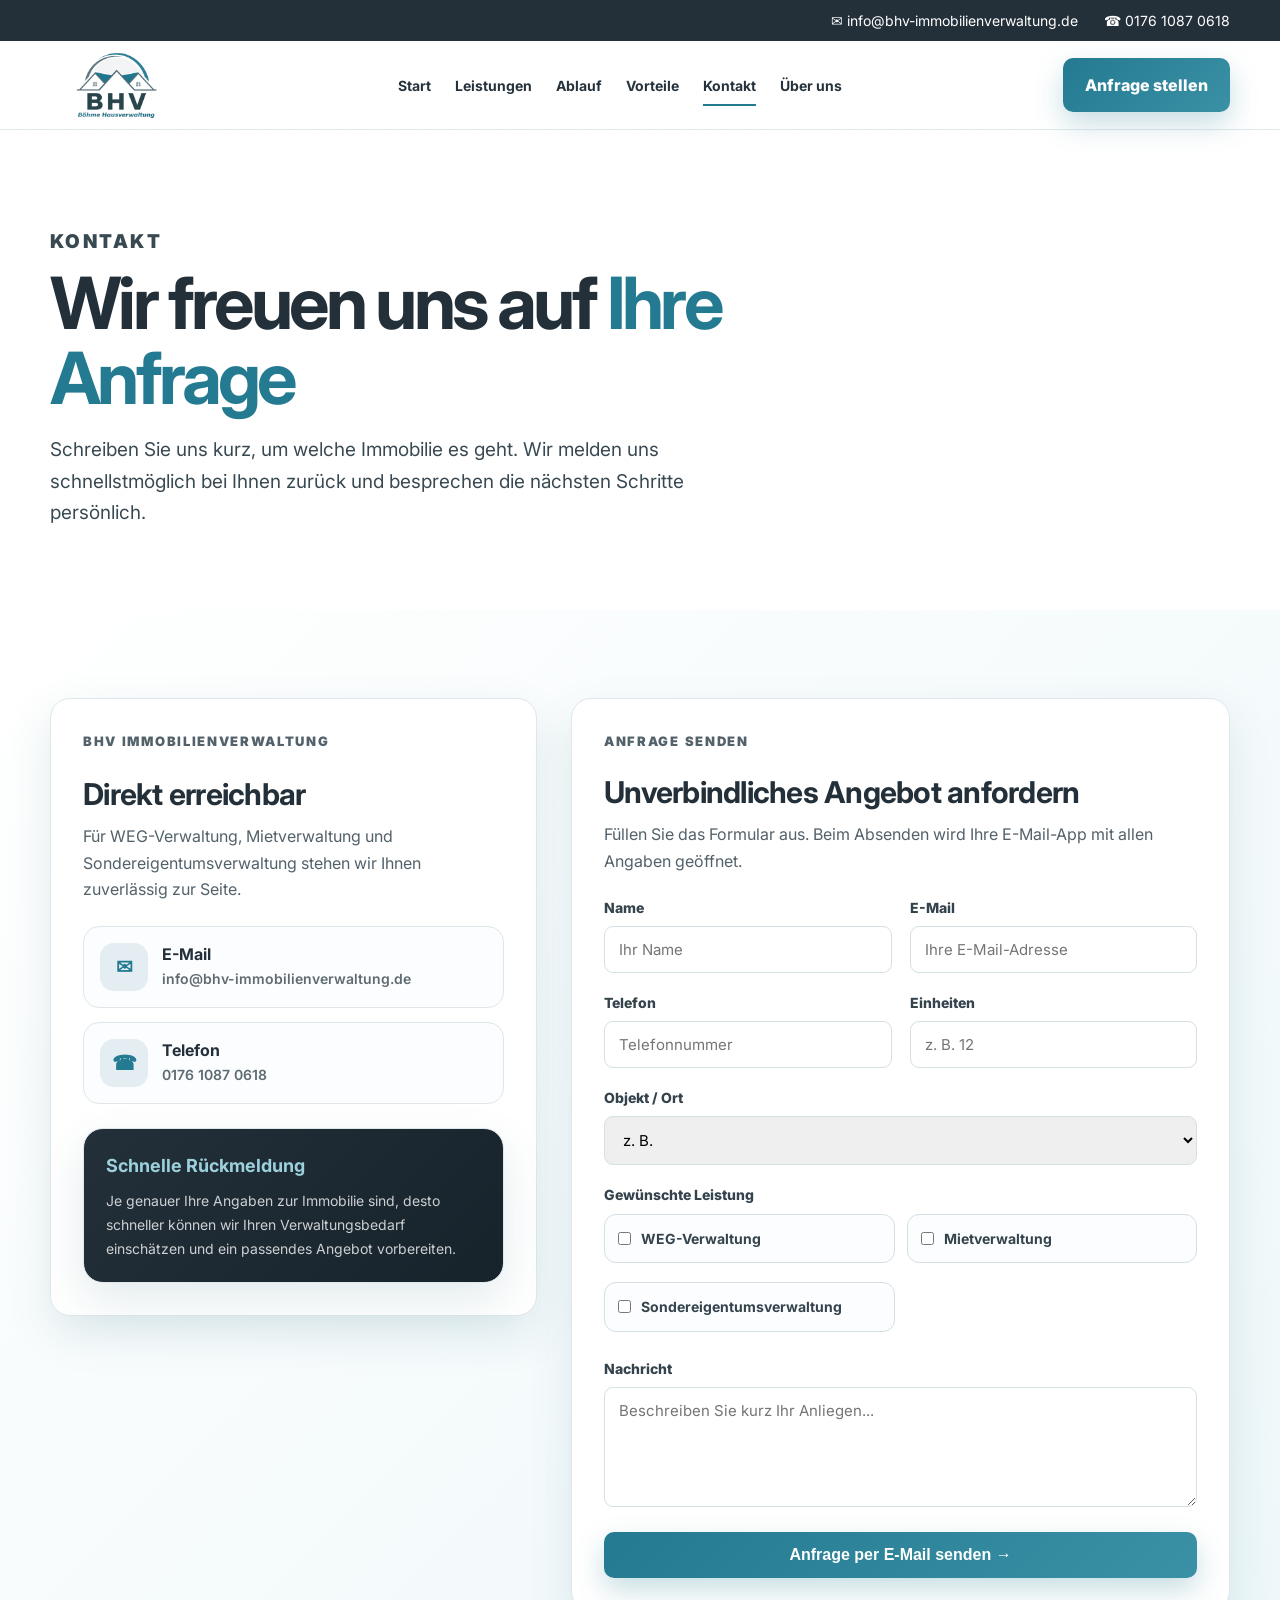
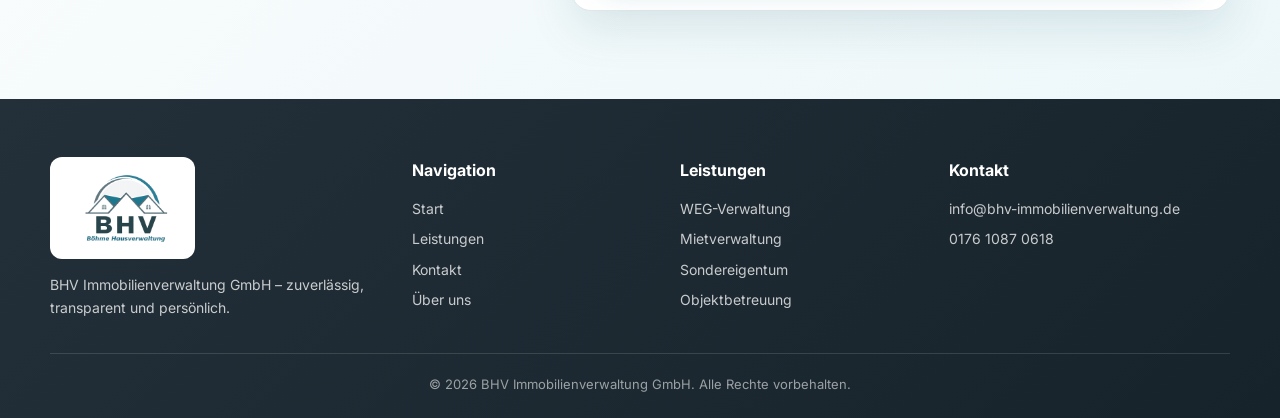
==== kontakt.html @ 95652661 "Add files via upload" ====
<!DOCTYPE html>
<html lang="de">
<head>
  <meta charset="UTF-8" />
  <meta name="viewport" content="width=device-width, initial-scale=1.0" />
  <title>BHV Immobilienverwaltung GmbH</title>
  <meta
    name="description"
    content="BHV Immobilienverwaltung GmbH – professionelle WEG-Verwaltung, Mietverwaltung und Sondereigentumsverwaltung."
  />

  <link rel="preconnect" href="https://fonts.googleapis.com" />
  <link rel="preconnect" href="https://fonts.gstatic.com" crossorigin />
  <link
    href="https://fonts.googleapis.com/css2?family=Great+Vibes&family=Inter:wght@400;500;600;700;800;900&display=swap"
    rel="stylesheet"
  />

  <style>
    :root {
      --blue: #247b91;
      --blue-dark: #1d6476;
      --dark: #243039;
      --text: #26333d;
      --muted: #6f7c84;
      --light: #f5f8f9;
      --white: #ffffff;
      --border: #dfe7ea;
      --shadow: 0 18px 45px rgba(29, 100, 118, 0.12);
      --radius: 20px;
    }

    * {
      box-sizing: border-box;
      margin: 0;
      padding: 0;
    }

    html {
      scroll-behavior: smooth;
    }

    body {
      font-family: Inter, Arial, sans-serif;
      color: var(--text);
      background: var(--white);
      line-height: 1.65;
    }


    @keyframes pageFadeIn {
      from {
        opacity: 0.94;
        transform: translateY(4px);
      }
      to {
        opacity: 1;
        transform: translateY(0);
      }
    }

    body {
      animation: pageFadeIn 0.28s ease-out both;
    }

    .smooth-reveal {
      opacity: 0.96;
      transform: translateY(8px);
      transition: opacity 0.28s ease-out, transform 0.28s ease-out;
      will-change: opacity, transform;
    }

    .smooth-reveal.is-visible {
      opacity: 1;
      transform: translateY(0);
    }

    @media (prefers-reduced-motion: reduce) {
      *,
      *::before,
      *::after {
        animation-duration: 0.01ms !important;
        animation-iteration-count: 1 !important;
        scroll-behavior: auto !important;
        transition-duration: 0.01ms !important;
      }

      .smooth-reveal,
      .reveal-step {
        opacity: 1 !important;
        transform: none !important;
      }
    }

    a {
      color: inherit;
      text-decoration: none;
    }

    img {
      display: block;
      max-width: 100%;
    }

    .container {
      width: min(1180px, calc(100% - 36px));
      margin: auto;
    }

    .topbar {
      background: var(--dark);
      color: var(--white);
      font-size: 14px;
      padding: 9px 0;
    }

    .topbar .container {
      display: flex;
      justify-content: flex-end;
      gap: 26px;
      flex-wrap: wrap;
    }

    .topbar span {
      display: inline-flex;
      align-items: center;
      gap: 8px;
    }

    header {
      position: sticky;
      top: 0;
      z-index: 99;
      background: rgba(255, 255, 255, 0.95);
      backdrop-filter: blur(14px);
      border-bottom: 1px solid rgba(223, 231, 234, 0.9);
    }

    .navbar {
      height: 88px;
      display: flex;
      align-items: center;
      justify-content: space-between;
      gap: 24px;
    }

    .brand {
      display: flex;
      align-items: center;
      gap: 14px;
    }

    .brand img {
      width: 126px;
      height: auto;
    }

    .brand-text strong {
      display: block;
      color: var(--dark);
      font-size: 20px;
      line-height: 1;
      letter-spacing: 0.04em;
    }

    .brand-text small {
      display: block;
      margin-top: 5px;
      color: var(--blue);
      font-size: 12px;
      font-weight: 800;
      letter-spacing: 0.08em;
    }

    nav {
      display: flex;
      align-items: center;
      gap: 24px;
      font-size: 14px;
      font-weight: 700;
    }

    nav a {
      position: relative;
      padding: 31px 0;
    }

    nav a::after {
      content: "";
      position: absolute;
      left: 0;
      bottom: 22px;
      width: 0;
      height: 2px;
      background: var(--blue);
      transition: 0.25s;
    }

    nav a:hover::after,
    nav a.active::after {
      width: 100%;
    }

    .menu-btn {
      display: none;
      border: 0;
      background: transparent;
      color: var(--dark);
      font-size: 30px;
      cursor: pointer;
    }

    .btn {
      display: inline-flex;
      align-items: center;
      justify-content: center;
      border: 0;
      border-radius: 10px;
      padding: 14px 22px;
      font-weight: 800;
      cursor: pointer;
      transition: 0.25s;
    }

    .btn-primary {
      background: linear-gradient(135deg, var(--blue), #3a91a6);
      color: var(--white);
      box-shadow: 0 12px 28px rgba(36, 123, 145, 0.25);
    }

    .btn-primary:hover {
      transform: translateY(-2px);
    }

    .btn-outline {
      border: 1px solid var(--blue);
      background: var(--white);
      color: var(--blue);
    }

    .btn-outline:hover {
      background: var(--blue);
      color: var(--white);
    }

    .hero {
      position: relative;
      min-height: 680px;
      display: flex;
      align-items: center;
      overflow: hidden;
      background:
        linear-gradient(
          90deg,
          rgba(255, 255, 255, 0.98) 0%,
          rgba(255, 255, 255, 0.9) 42%,
          rgba(255, 255, 255, 0.35) 68%,
          rgba(255, 255, 255, 0.1) 100%
        ),
        url("https://images.unsplash.com/photo-1600585154340-be6161a56a0c?auto=format&fit=crop&w=1800&q=80")
          center right / cover no-repeat;
    }

    .hero::after {
      content: "";
      position: absolute;
      right: 0;
      bottom: 0;
      left: 0;
      height: 130px;
      background: linear-gradient(0deg, #ffffff, transparent);
    }

    .hero-content {
      position: relative;
      z-index: 1;
      width: min(650px, 100%);
      padding: 88px 0;
    }

    .hero h1 {
      margin-bottom: 22px;
      color: var(--dark);
      font-size: clamp(40px, 6vw, 74px);
      line-height: 1.05;
      letter-spacing: -0.05em;
    }

    .hero h1 span {
      display: block;
      color: var(--blue);
    }

    .hero p {
      max-width: 560px;
      margin-bottom: 30px;
      color: #394952;
      font-size: 19px;
    }

    .hero-actions {
      display: flex;
      gap: 16px;
      flex-wrap: wrap;
    }

    section {
      padding: 88px 0;
    }

    .section-head {
      margin-bottom: 44px;
      text-align: center;
    }

    .eyebrow {
      margin-bottom: 9px;
      color: var(--blue);
      font-size: 13px;
      font-weight: 900;
      letter-spacing: 0.13em;
      text-transform: uppercase;
    }

    .section-head h2 {
      color: var(--dark);
      font-size: clamp(30px, 4vw, 46px);
      line-height: 1.15;
      letter-spacing: -0.035em;
    }

    .line {
      width: 48px;
      height: 3px;
      margin: 18px auto 0;
      border-radius: 10px;
      background: var(--blue);
    }

    .services {
      background: var(--light);
    }

    .cards {
      display: grid;
      grid-template-columns: repeat(3, 1fr);
      gap: 26px;
    }

    .card {
      padding: 34px;
      border: 1px solid var(--border);
      border-radius: var(--radius);
      background: var(--white);
      box-shadow: var(--shadow);
      transition: 0.25s;
    }

    .card:hover {
      transform: translateY(-8px);
    }

    .service-thumb {
      width: 100%;
      height: 210px;
      object-fit: cover;
      object-position: center;
      margin-bottom: 22px;
      border: 1px solid var(--border);
      border-radius: 16px;
      background: var(--light);
    }

    .card h3 {
      margin-bottom: 10px;
      color: var(--dark);
      font-size: 22px;
    }

    .card p {
      margin-bottom: 18px;
      color: #53616a;
    }

    .more {
      color: var(--blue);
      font-weight: 900;
    }

    .process-grid {
      display: grid;
      grid-template-columns: repeat(4, 1fr);
      gap: 20px;
    }

    .step {
      padding: 28px;
      border: 1px solid var(--border);
      border-radius: var(--radius);
      background: var(--white);
    }

    .step-icon {
      width: 62px;
      height: 62px;
      object-fit: contain;
      display: block;
      margin-bottom: 16px;
    }

    .step h3 {
      margin-bottom: 8px;
      color: var(--dark);
    }


    .reveal-step {
      opacity: 0;
      transform: translateY(10px);
      transition: opacity 0.45s ease-out, transform 0.45s ease-out;
    }

    .reveal-step.is-visible {
      opacity: 1;
      transform: translateY(0);
    }

    .reveal-step:nth-child(2) {
      transition-delay: 0.08s;
    }

    .reveal-step:nth-child(3) {
      transition-delay: 0.16s;
    }

    .reveal-step:nth-child(4) {
      transition-delay: 0.24s;
    }

    .benefits {
      background: var(--light);
    }

    .benefit-grid {
      display: grid;
      grid-template-columns: repeat(4, minmax(0, 1fr));
      gap: 0;
      overflow: hidden;
      border: 1px solid var(--border);
      border-radius: 28px;
      background: var(--white);
      box-shadow: var(--shadow);
    }

    .benefit {
      display: grid;
      grid-template-columns: 78px 1fr;
      gap: 22px;
      align-items: start;
      min-height: 220px;
      padding: 34px 30px;
      background: var(--white);
      text-align: left;
      border-right: 1px solid var(--border);
    }

    .benefit:last-child {
      border-right: 0;
    }

    .benefit-thumb {
      width: 58px;
      height: 58px;
      object-fit: contain;
      object-position: center;
      margin: 2px 0 0;
      padding: 0;
      border-radius: 0;
      background: transparent;
    }

    .benefit-text {
      flex: 1;
      min-width: 0;
    }

    .benefit h3 {
      margin-bottom: 10px;
      color: var(--dark);
      font-size: 20px;
      line-height: 1.25;
      word-break: normal;
      overflow-wrap: normal;
      hyphens: none;
    }



    .benefit h3.small-title {
      font-size: 17px;
      letter-spacing: -0.02em;
    }

    .benefit p {
      color: #5f6b72;
      font-size: 15px;
      line-height: 1.75;
      word-break: normal;
      overflow-wrap: normal;
      hyphens: none;
    }


    .trust-strip {
      background: var(--dark);
      padding: 0;
    }

    .trust-strip-box {
      display: grid;
      grid-template-columns: repeat(3, 1fr);
      border-radius: 0;
      overflow: hidden;
      background: linear-gradient(135deg, var(--dark), #17232b);
      color: var(--white);
      box-shadow: var(--shadow);
    }

    .trust-item {
      display: grid;
      grid-template-columns: 78px 1fr;
      gap: 24px;
      align-items: center;
      min-height: 150px;
      padding: 34px 44px;
      border-right: 1px solid rgba(255, 255, 255, 0.16);
    }

    .trust-item:last-child {
      border-right: 0;
    }

    .trust-icon {
      width: 60px;
      height: 60px;
      object-fit: contain;
    }

    .trust-number {
      display: block;
      color: #9bd0dc;
      font-size: 42px;
      line-height: 1;
      font-weight: 900;
      letter-spacing: -0.04em;
      margin-bottom: 8px;
    }



    .count-up {
      font-variant-numeric: tabular-nums;
    }

    .trust-title {
      display: block;
      color: var(--white);
      font-size: 15px;
      font-weight: 900;
      letter-spacing: 0.08em;
      text-transform: uppercase;
      margin-bottom: 6px;
    }

    .trust-item p {
      color: rgba(255, 255, 255, 0.78);
      font-size: 15px;
      line-height: 1.55;
    }

    .request {
      background: linear-gradient(135deg, #ffffff 0%, #edf7f9 100%);
    }

    .request-grid {
      display: grid;
      grid-template-columns: 0.9fr 1.3fr;
      gap: 48px;
      align-items: start;
    }

    .request-text h2 {
      margin-bottom: 18px;
      color: var(--dark);
      font-size: clamp(31px, 4vw, 46px);
      line-height: 1.12;
    }

    .contact-list {
      display: grid;
      gap: 14px;
      margin-top: 24px;
    }

    .contact-list div {
      display: flex;
      gap: 12px;
    }

    form {
      padding: 30px;
      border: 1px solid var(--border);
      border-radius: var(--radius);
      background: var(--white);
      box-shadow: var(--shadow);
    }

    .form-grid {
      display: grid;
      grid-template-columns: 1fr 1fr;
      gap: 18px;
    }

    label {
      display: block;
      margin-bottom: 7px;
      color: #34434c;
      font-size: 14px;
      font-weight: 800;
    }

    input,
    textarea,
    select {
      width: 100%;
      border: 1px solid #d4e0e4;
      border-radius: 9px;
      padding: 13px 14px;
      font-family: inherit;
      font-size: 15px;
      outline: none;
    }

    input:focus,
    textarea:focus,
    select:focus {
      border-color: var(--blue);
      box-shadow: 0 0 0 4px rgba(36, 123, 145, 0.12);
    }

    textarea {
      min-height: 120px;
      resize: vertical;
    }

    .full {
      grid-column: 1 / -1;
    }

    form .btn {
      width: 100%;
      margin-top: 18px;
      font-size: 16px;
    }

    .about-panel {
      display: grid;
      grid-template-columns: 1.7fr 0.75fr;
      max-width: 1060px;
      margin: 0 auto;
      overflow: hidden;
      border: 1px solid var(--border);
      border-radius: 18px;
      background: var(--white);
      box-shadow: var(--shadow);
    }

    .about-image-side {
      min-height: 340px;
      display: flex;
      align-items: center;
      position: relative;
      padding: 40px 46px;
      background:
        linear-gradient(90deg, rgba(255,255,255,0.92), rgba(255,255,255,0.62)),
        url('https://images.unsplash.com/photo-1560518883-ce09059eeffa?auto=format&fit=crop&w=1500&q=80') center / cover no-repeat;
    }

    .about-image-side::after {
      content: "";
      position: absolute;
      inset: 0;
      background: rgba(36, 123, 145, 0.04);
      pointer-events: none;
    }

    .about-content {
      max-width: 620px;
      position: relative;
      z-index: 1;
    }

    .about-content h2 {
      margin-bottom: 14px;
      color: var(--dark);
      font-size: clamp(26px, 3vw, 36px);
      line-height: 1.12;
      letter-spacing: -0.025em;
      text-transform: uppercase;
    }

    .about-content p {
      max-width: 520px;
      margin-bottom: 10px;
      color: #34434c;
      font-size: 15px;
      line-height: 1.75;
    }

    .about-signature {
      display: inline-block;
      margin-top: 14px;
      color: var(--blue);
      font-family: "Great Vibes", cursive;
      font-size: 48px;
      font-weight: 400;
      line-height: 1;
      letter-spacing: 0.02em;
      text-transform: none;
    }

    .about-contact {
      display: flex;
      flex-direction: column;
      justify-content: center;
      padding: 38px 34px;
      border-left: 1px solid var(--border);
      background: #fbfdfe;
    }

    .about-contact h3 {
      margin-bottom: 18px;
      color: var(--dark);
      font-size: 26px;
      line-height: 1.1;
      letter-spacing: 0.06em;
      text-transform: uppercase;
    }

    .about-contact-list {
      display: grid;
      gap: 12px;
      margin-bottom: 22px;
      color: #34434c;
      font-size: 15px;
      font-weight: 600;
    }

    .about-contact-list a,
    .about-contact-list span {
      display: flex;
      align-items: center;
      gap: 12px;
    }

    .about-contact-list b {
      width: 22px;
      color: var(--blue);
      font-size: 18px;
      line-height: 1;
    }

    footer {
      padding: 58px 0 22px;
      background: linear-gradient(135deg, var(--dark), #17232b);
      color: var(--white);
    }

    .footer-grid {
      display: grid;
      grid-template-columns: 1.4fr 1fr 1fr 1.2fr;
      gap: 34px;
      margin-bottom: 34px;
    }

    footer img {
      width: 145px;
      margin-bottom: 14px;
      padding: 8px;
      border-radius: 12px;
      background: var(--white);
    }

    footer h4 {
      margin-bottom: 14px;
    }

    footer p,
    footer a,
    footer li {
      color: rgba(255, 255, 255, 0.76);
      font-size: 14px;
    }

    footer ul {
      display: grid;
      gap: 7px;
      list-style: none;
    }

    .copyright {
      padding-top: 20px;
      border-top: 1px solid rgba(255, 255, 255, 0.13);
      color: rgba(255, 255, 255, 0.56);
      font-size: 13px;
      text-align: center;
    }

    @media (max-width: 980px) {
      .topbar .container {
        justify-content: center;
      }

      .menu-btn {
        display: block;
      }

      nav {
        position: absolute;
        top: 90px;
        left: 18px;
        right: 18px;
        display: none;
        flex-direction: column;
        align-items: stretch;
        gap: 0;
        padding: 12px;
        border: 1px solid var(--border);
        border-radius: 16px;
        background: var(--white);
        box-shadow: var(--shadow);
      }

      nav.open {
        display: flex;
      }

      nav a {
        padding: 12px;
      }

      .navbar > .btn {
        display: none;
      }

      .cards,
      .process-grid,
      .trust-strip-box {
        grid-template-columns: 1fr;
      }

      .trust-item {
        border-right: 0;
        border-bottom: 1px solid rgba(255, 255, 255, 0.16);
      }

      .trust-item:last-child {
        border-bottom: 0;
      }

      .benefit-grid {
        grid-template-columns: 1fr 1fr;
      }

      .benefit:nth-child(2) {
        border-right: 0;
      }

      .benefit:nth-child(1),
      .benefit:nth-child(2) {
        border-bottom: 1px solid var(--border);
      }

      .request-grid,
      .footer-grid {
        grid-template-columns: 1fr;
      }

      .hero {
        background-position: center;
      }

      .about-panel {
        grid-template-columns: 1fr;
      }

      .about-contact {
        border-left: 0;
        border-top: 1px solid var(--border);
      }

      .brand img {
        width: 100px;
      }
    }

    @media (max-width: 620px) {
      .topbar {
        display: none;
      }

      .navbar {
        height: 76px;
      }

      .brand-text {
        display: none;
      }

      .container {
        width: min(100% - 26px, 1180px);
      }

      .hero {
        min-height: auto;
      }

      .hero-content {
        padding: 62px 0;
      }

      .hero-actions .btn {
        width: 100%;
      }

      .cards,
      .process-grid,
      .form-grid {
        grid-template-columns: 1fr;
      }

      .benefit-grid {
        grid-template-columns: 1fr;
      }

      .benefit {
        min-height: auto;
        padding: 26px 22px;
        border-right: 0;
        border-bottom: 1px solid var(--border);
      }

      .benefit:last-child {
        border-bottom: 0;
      }

      .benefit:nth-child(2) {
        border-right: 0;
      }

      .benefit:nth-child(1),
      .benefit:nth-child(2) {
        border-bottom: 1px solid var(--border);
      }

      section {
        padding: 64px 0;
      }

      .about-image-side {
        min-height: auto;
        padding: 42px 24px;
      }

      .about-contact {
        padding: 34px 24px;
      }

      .about-contact .btn {
        width: 100%;
      }

      form {
        padding: 22px;
      }

      .trust-item {
        grid-template-columns: 58px 1fr;
        gap: 18px;
        padding: 28px 22px;
      }

      .trust-icon {
        width: 48px;
        height: 48px;
      }

      .trust-number {
        font-size: 34px;
      }
    }
  

    .contact-hero {
      position: relative;
      overflow: hidden;
      padding: 96px 0 82px;
      background:
        linear-gradient(90deg, rgba(255,255,255,0.97), rgba(255,255,255,0.86), rgba(255,255,255,0.58)),
        url("https://images.unsplash.com/photo-1497366754035-f200968a6e72?auto=format&fit=crop&w=1800&q=80") center / cover no-repeat;
    }

    .contact-hero-content {
      width: min(720px, 100%);
    }

    .contact-hero h1 {
      margin-bottom: 18px;
      color: var(--dark);
      font-size: clamp(42px, 6vw, 72px);
      line-height: 1.04;
      letter-spacing: -0.05em;
    }

    .contact-hero h1 span {
      color: var(--blue);
    }

    .contact-hero p {
      max-width: 650px;
      color: #394952;
      font-size: 19px;
    }

    .contact-main {
      background: linear-gradient(135deg, #ffffff 0%, #edf7f9 100%);
    }

    .contact-layout {
      display: grid;
      grid-template-columns: 0.85fr 1.15fr;
      gap: 34px;
      align-items: start;
    }

    .contact-info-panel,
    .contact-form-panel,
    .contact-note {
      border: 1px solid var(--border);
      border-radius: var(--radius);
      background: var(--white);
      box-shadow: var(--shadow);
    }

    .contact-info-panel {
      padding: 32px;
    }

    .contact-info-panel h2,
    .contact-form-panel h2 {
      margin-bottom: 12px;
      color: var(--dark);
      font-size: 30px;
      line-height: 1.15;
      letter-spacing: -0.025em;
    }

    .contact-info-panel > p {
      margin-bottom: 24px;
      color: #53616a;
    }

    .contact-methods {
      display: grid;
      gap: 14px;
      margin-bottom: 24px;
    }

    .contact-method {
      display: grid;
      grid-template-columns: 48px 1fr;
      gap: 14px;
      align-items: center;
      padding: 16px;
      border: 1px solid var(--border);
      border-radius: 16px;
      background: #fbfdfe;
    }

    .contact-method b {
      width: 48px;
      height: 48px;
      display: grid;
      place-items: center;
      border-radius: 14px;
      background: rgba(36, 123, 145, 0.11);
      color: var(--blue);
      font-size: 20px;
    }

    .contact-method strong {
      display: block;
      color: var(--dark);
      font-size: 16px;
      line-height: 1.3;
    }

    .contact-method a,
    .contact-method span {
      color: #5f6b72;
      font-size: 14px;
      font-weight: 600;
    }

    .contact-note {
      padding: 22px;
      background: linear-gradient(135deg, var(--dark), #17232b);
      color: var(--white);
    }

    .contact-note strong {
      display: block;
      margin-bottom: 8px;
      color: #9bd0dc;
      font-size: 18px;
    }

    .contact-note p {
      color: rgba(255,255,255,0.78);
      font-size: 14px;
      line-height: 1.7;
    }

    .contact-form-panel {
      padding: 32px;
    }

    .contact-form-panel > p {
      margin-bottom: 22px;
      color: #53616a;
    }

    .contact-page-form {
      padding: 0;
      border: 0;
      border-radius: 0;
      box-shadow: none;
      background: transparent;
    }

    .service-options {
      display: grid;
      grid-template-columns: repeat(2, 1fr);
      gap: 12px;
      margin-top: 8px;
    }

    .service-option {
      display: flex;
      align-items: center;
      gap: 10px;
      padding: 12px 13px;
      border: 1px solid #d4e0e4;
      border-radius: 12px;
      color: #34434c;
      font-weight: 700;
      cursor: pointer;
      background: #fbfdfe;
    }

    .service-option input {
      width: auto;
      accent-color: var(--blue);
    }

    .contact-map {
      padding-top: 0;
      background: var(--white);
    }

    .map-card {
      min-height: 280px;
      display: grid;
      place-items: center;
      padding: 34px;
      border: 1px dashed rgba(36, 123, 145, 0.35);
      border-radius: 28px;
      background:
        linear-gradient(135deg, rgba(36, 123, 145, 0.08), rgba(255,255,255,0.92)),
        repeating-linear-gradient(45deg, rgba(36,123,145,0.05) 0 12px, transparent 12px 24px);
      text-align: center;
    }

    .map-card h2 {
      margin-bottom: 10px;
      color: var(--dark);
      font-size: clamp(28px, 4vw, 42px);
      letter-spacing: -0.035em;
    }

    .map-card p {
      max-width: 640px;
      color: #53616a;
    }

    @media (max-width: 980px) {
      .contact-layout,
      .service-options {
        grid-template-columns: 1fr;
      }
    }

    @media (max-width: 620px) {
      .contact-hero {
        padding: 64px 0 58px;
      }

      .contact-info-panel,
      .contact-form-panel {
        padding: 24px;
      }
    }

  </style>
</head>
<body>
  <div class="topbar">
    <div class="container">
      <span>✉ info@bhv-immobilienverwaltung.de</span>
      <span>☎ 0176 1087 0618</span>
    </div>
  </div>

  <header>
    <div class="container navbar">
      <a class="brand" href="index.html#start" aria-label="BHV Immobilienverwaltung GmbH">
        <img src="assets/logo.png" alt="BHV Immobilienverwaltung GmbH Logo" />
      </a>

      <nav id="menu">
        <a href="index.html#start">Start</a>
        <a href="index.html#leistungen">Leistungen</a>
        <a href="index.html#ablauf">Ablauf</a>
        <a href="index.html#vorteile">Vorteile</a>
        <a class="active" href="#kontakt">Kontakt</a>
        <a href="index.html#ueber-uns">Über uns</a>
      </nav>

      <a href="#kontakt" class="btn btn-primary">Anfrage stellen</a>

      <button
        class="menu-btn"
        type="button"
        aria-label="Menü öffnen"
        onclick="document.getElementById('menu').classList.toggle('open')"
      >
        ☰
      </button>
    </div>
  </header>

  
  <main>
    <section class="contact-hero" id="kontakt">
      <div class="container">
        <div class="contact-hero-content soft-reveal is-visible">
          <p class="eyebrow">Kontakt</p>
          <h1>Wir freuen uns auf <span>Ihre Anfrage</span></h1>
          <p>
            Schreiben Sie uns kurz, um welche Immobilie es geht. Wir melden uns
            schnellstmöglich bei Ihnen zurück und besprechen die nächsten Schritte persönlich.
          </p>
        </div>
      </div>
    </section>

    <section class="contact-main">
      <div class="container contact-layout">
        <aside class="contact-info-panel">
          <p class="eyebrow">BHV Immobilienverwaltung</p>
          <h2>Direkt erreichbar</h2>
          <p>
            Für WEG-Verwaltung, Mietverwaltung und Sondereigentumsverwaltung stehen wir Ihnen
            zuverlässig zur Seite.
          </p>

          <div class="contact-methods">
            <div class="contact-method">
              <b>✉</b>
              <div>
                <strong>E-Mail</strong>
                <a href="mailto:info@bhv-immobilienverwaltung.de">info@bhv-immobilienverwaltung.de</a>
              </div>
            </div>

            <div class="contact-method">
              <b>☎</b>
              <div>
                <strong>Telefon</strong>
                <a href="tel:+4917610870618">0176 1087 0618</a>
              </div>
            </div>
          </div>

          <div class="contact-note">
            <strong>Schnelle Rückmeldung</strong>
            <p>
              Je genauer Ihre Angaben zur Immobilie sind, desto schneller können wir Ihren
              Verwaltungsbedarf einschätzen und ein passendes Angebot vorbereiten.
            </p>
          </div>
        </aside>

        <div class="contact-form-panel">
          <p class="eyebrow">Anfrage senden</p>
          <h2>Unverbindliches Angebot anfordern</h2>
          <p>
            Füllen Sie das Formular aus. Beim Absenden wird Ihre E-Mail-App mit allen Angaben geöffnet.
          </p>

          <form class="contact-page-form" onsubmit="sendMail(event)">
            <div class="form-grid">
              <div>
                <label for="name">Name</label>
                <input id="name" name="name" placeholder="Ihr Name" required />
              </div>

              <div>
                <label for="email">E-Mail</label>
                <input id="email" name="email" type="email" placeholder="Ihre E-Mail-Adresse" required />
              </div>

              <div>
                <label for="phone">Telefon</label>
                <input id="phone" name="phone" type="tel" placeholder="Telefonnummer" />
              </div>

              <div>
                <label for="units">Einheiten</label>
                <input id="units" name="units" type="number" min="1" placeholder="z. B. 12" />
              </div>

              <div class="full">
                <label for="object">Objekt / Ort</label>
                <select id="object" name="object" onchange="toggleCustomObject(this)">
                  <option value="" selected disabled>z. B.</option>
                  <option value="1 Objekt">1 Objekt</option>
                  <option value="2 Objekte">2 Objekte</option>
                  <option value="3 Objekte">3 Objekte</option>
                  <option value="4 Objekte">4 Objekte</option>
                  <option value="5+ Objekte">5+ Objekte</option>
                  <option value="Sonstiges">Sonstiges / Eigene Eingabe</option>
                </select>
                <input
                  class="custom-object-field"
                  id="objectCustom"
                  name="objectCustom"
                  placeholder="Eigene Angabe schreiben..."
                  style="display: none; margin-top: 12px;"
                />
              </div>

              <div class="full">
                <label>Gewünschte Leistung</label>
                <div class="service-options">
                  <label class="service-option"><input type="checkbox" name="services" value="WEG-Verwaltung" /> WEG-Verwaltung</label>
                  <label class="service-option"><input type="checkbox" name="services" value="Mietverwaltung" /> Mietverwaltung</label>
                  <label class="service-option"><input type="checkbox" name="services" value="Sondereigentumsverwaltung" /> Sondereigentumsverwaltung</label>
                </div>
              </div>

              <div class="full">
                <label for="message">Nachricht</label>
                <textarea id="message" name="message" placeholder="Beschreiben Sie kurz Ihr Anliegen..."></textarea>
              </div>
            </div>

            <button class="btn btn-primary" type="submit">Anfrage per E-Mail senden →</button>
          </form>
        </div>
      </div>
    </section>

  </main>
  <footer>
    <div class="container">
      <div class="footer-grid">
        <div>
          <img src="assets/logo.png" alt="BHV Logo" />
          <p>BHV Immobilienverwaltung GmbH – zuverlässig, transparent und persönlich.</p>
        </div>

        <div>
          <h4>Navigation</h4>
          <ul>
            <li><a href="index.html#start">Start</a></li>
            <li><a href="index.html#leistungen">Leistungen</a></li>
            <li><a href="#kontakt">Kontakt</a></li>
            <li><a href="index.html#ueber-uns">Über uns</a></li>
          </ul>
        </div>

        <div>
          <h4>Leistungen</h4>
          <ul>
            <li>WEG-Verwaltung</li>
            <li>Mietverwaltung</li>
            <li>Sondereigentum</li>
            <li>Objektbetreuung</li>
          </ul>
        </div>

        <div>
          <h4>Kontakt</h4>
          <ul>
            <li>
              <a href="mailto:info@bhv-immobilienverwaltung.de">
                info@bhv-immobilienverwaltung.de
              </a>
            </li>
            <li><a href="tel:+4917610870618">0176 1087 0618</a></li>
          </ul>
        </div>
      </div>

      <div class="copyright">
        © 2026 BHV Immobilienverwaltung GmbH. Alle Rechte vorbehalten.
      </div>
    </div>
  </footer>


  <script>
    function toggleCustomObject(select) {
      const customField = document.getElementById("objectCustom");
      if (!customField) return;

      if (select.value === "Sonstiges") {
        customField.style.display = "block";
        customField.focus();
      } else {
        customField.style.display = "none";
        customField.value = "";
      }
    }

    function sendMail(event) {
      event.preventDefault();

      const form = event.target;
      const services = Array.from(form.querySelectorAll('input[name="services"]:checked'))
        .map((input) => input.value)
        .join(', ');

      const objectValue = form.object.value === "Sonstiges"
        ? (form.objectCustom.value || "Sonstiges")
        : form.object.value;

      const subject = encodeURIComponent("Neue Kontaktanfrage über die BHV Website");
      const body = encodeURIComponent(
        `Name: ${form.name.value}\n` +
        `E-Mail: ${form.email.value}\n` +
        `Telefon: ${form.phone.value}\n` +
        `Objekt / Ort: ${objectValue || 'Keine Auswahl'}\n` +
        `Einheiten: ${form.units.value}\n` +
        `Gewünschte Leistungen: ${services || 'Keine Auswahl'}\n\n` +
        `Nachricht:\n${form.message.value}`
      );

      window.location.href =
        `mailto:info@bhv-immobilienverwaltung.de?subject=${subject}&body=${body}`;
    }

    function revealPage() {
      document.body.classList.add("page-ready");

      const items = document.querySelectorAll("section, .contact-method, .contact-form-panel, .contact-note, footer");
      items.forEach((item) => item.classList.add("soft-reveal"));

      const observer = new IntersectionObserver(
        (entries, obs) => {
          entries.forEach((entry) => {
            if (entry.isIntersecting) {
              entry.target.classList.add("is-visible");
              obs.unobserve(entry.target);
            }
          });
        },
        { threshold: 0.12 }
      );

      items.forEach((item) => observer.observe(item));
    }

    revealPage();
  </script>
</body>
</html>
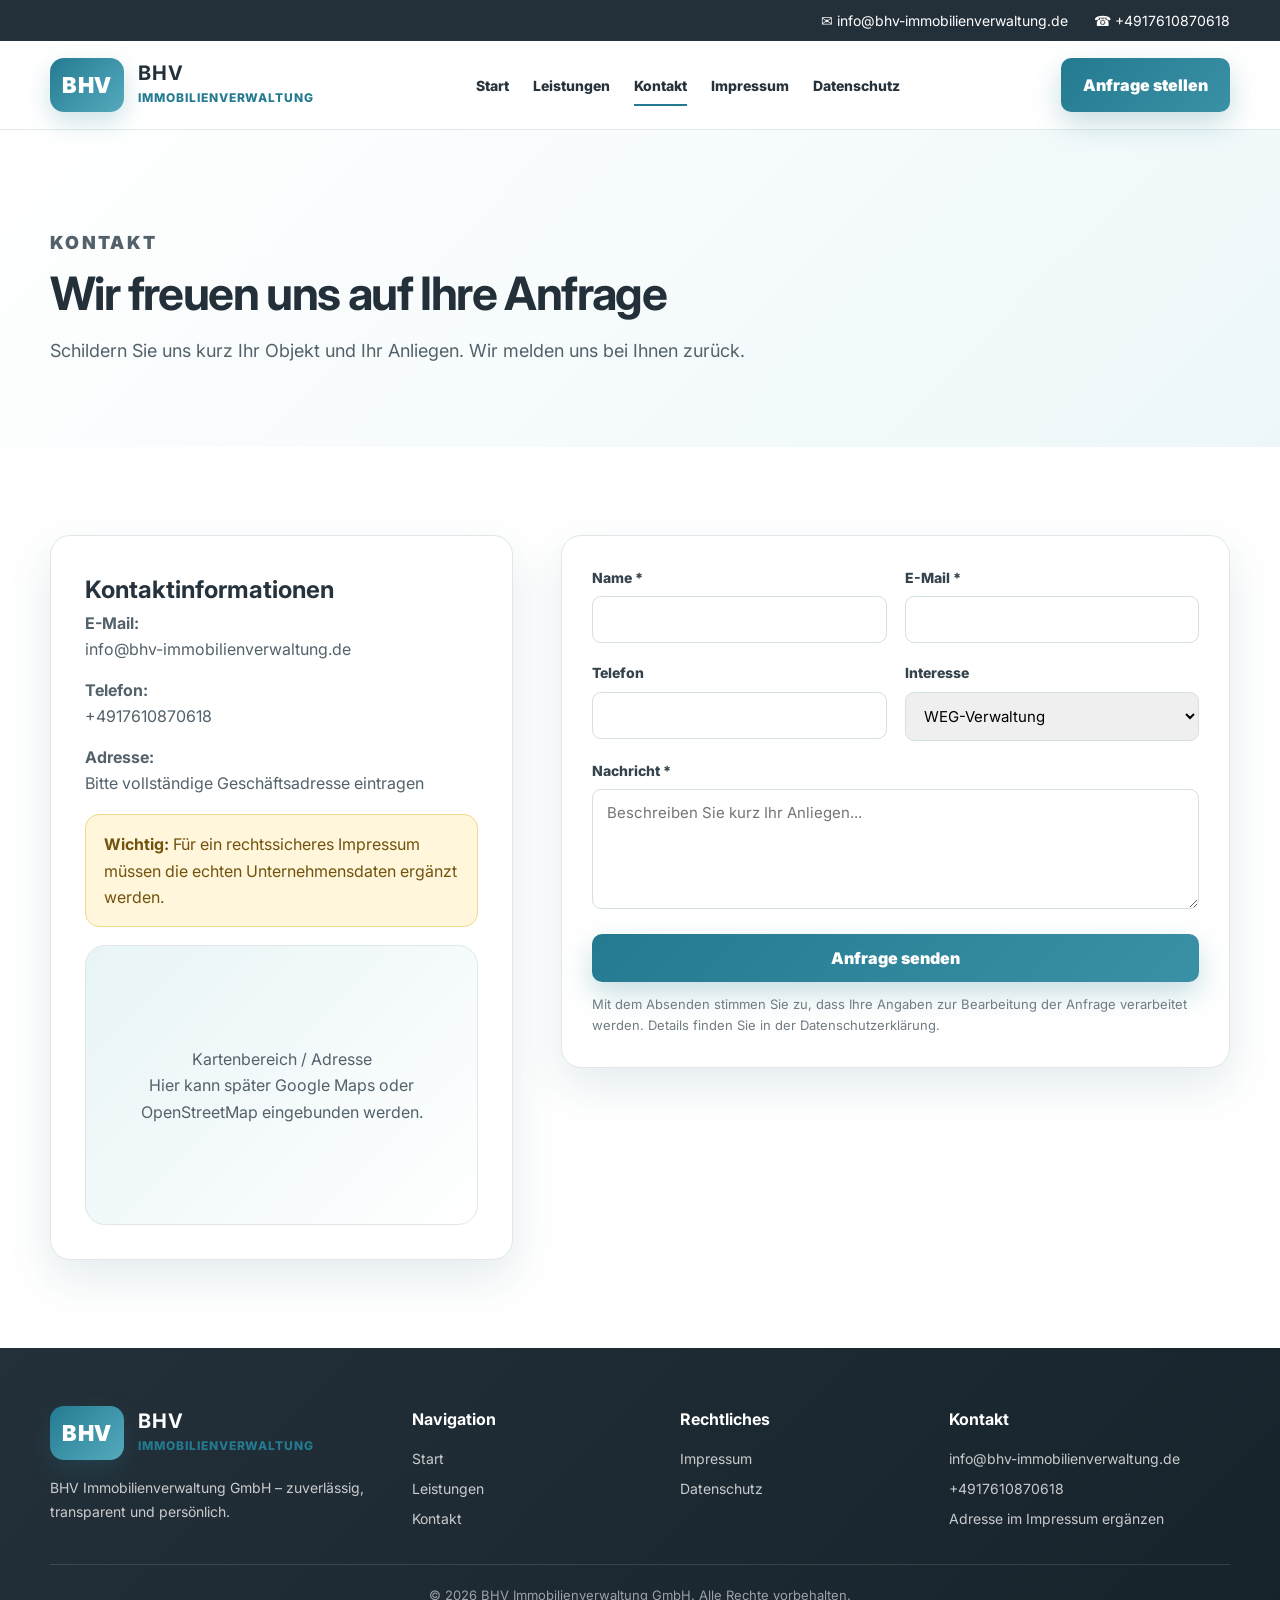
==== commit 20ec0d64: "Add files via upload" ====
--- a/kontakt.html
+++ b/kontakt.html
@@ -3,1496 +3,53 @@
 <head>
   <meta charset="UTF-8" />
   <meta name="viewport" content="width=device-width, initial-scale=1.0" />
-  <title>BHV Immobilienverwaltung GmbH</title>
-  <meta
-    name="description"
-    content="BHV Immobilienverwaltung GmbH – professionelle WEG-Verwaltung, Mietverwaltung und Sondereigentumsverwaltung."
-  />
-
+  <title>Kontakt | BHV Immobilienverwaltung GmbH</title>
+  <meta name="description" content="Kontaktieren Sie BHV Immobilienverwaltung GmbH für WEG-Verwaltung, Mietverwaltung oder Sondereigentumsverwaltung." />
   <link rel="preconnect" href="https://fonts.googleapis.com" />
   <link rel="preconnect" href="https://fonts.gstatic.com" crossorigin />
-  <link
-    href="https://fonts.googleapis.com/css2?family=Great+Vibes&family=Inter:wght@400;500;600;700;800;900&display=swap"
-    rel="stylesheet"
-  />
-
-  <style>
-    :root {
-      --blue: #247b91;
-      --blue-dark: #1d6476;
-      --dark: #243039;
-      --text: #26333d;
-      --muted: #6f7c84;
-      --light: #f5f8f9;
-      --white: #ffffff;
-      --border: #dfe7ea;
-      --shadow: 0 18px 45px rgba(29, 100, 118, 0.12);
-      --radius: 20px;
-    }
-
-    * {
-      box-sizing: border-box;
-      margin: 0;
-      padding: 0;
-    }
-
-    html {
-      scroll-behavior: smooth;
-    }
-
-    body {
-      font-family: Inter, Arial, sans-serif;
-      color: var(--text);
-      background: var(--white);
-      line-height: 1.65;
-    }
-
-
-    @keyframes pageFadeIn {
-      from {
-        opacity: 0.94;
-        transform: translateY(4px);
-      }
-      to {
-        opacity: 1;
-        transform: translateY(0);
-      }
-    }
-
-    body {
-      animation: pageFadeIn 0.28s ease-out both;
-    }
-
-    .smooth-reveal {
-      opacity: 0.96;
-      transform: translateY(8px);
-      transition: opacity 0.28s ease-out, transform 0.28s ease-out;
-      will-change: opacity, transform;
-    }
-
-    .smooth-reveal.is-visible {
-      opacity: 1;
-      transform: translateY(0);
-    }
-
-    @media (prefers-reduced-motion: reduce) {
-      *,
-      *::before,
-      *::after {
-        animation-duration: 0.01ms !important;
-        animation-iteration-count: 1 !important;
-        scroll-behavior: auto !important;
-        transition-duration: 0.01ms !important;
-      }
-
-      .smooth-reveal,
-      .reveal-step {
-        opacity: 1 !important;
-        transform: none !important;
-      }
-    }
-
-    a {
-      color: inherit;
-      text-decoration: none;
-    }
-
-    img {
-      display: block;
-      max-width: 100%;
-    }
-
-    .container {
-      width: min(1180px, calc(100% - 36px));
-      margin: auto;
-    }
-
-    .topbar {
-      background: var(--dark);
-      color: var(--white);
-      font-size: 14px;
-      padding: 9px 0;
-    }
-
-    .topbar .container {
-      display: flex;
-      justify-content: flex-end;
-      gap: 26px;
-      flex-wrap: wrap;
-    }
-
-    .topbar span {
-      display: inline-flex;
-      align-items: center;
-      gap: 8px;
-    }
-
-    header {
-      position: sticky;
-      top: 0;
-      z-index: 99;
-      background: rgba(255, 255, 255, 0.95);
-      backdrop-filter: blur(14px);
-      border-bottom: 1px solid rgba(223, 231, 234, 0.9);
-    }
-
-    .navbar {
-      height: 88px;
-      display: flex;
-      align-items: center;
-      justify-content: space-between;
-      gap: 24px;
-    }
-
-    .brand {
-      display: flex;
-      align-items: center;
-      gap: 14px;
-    }
-
-    .brand img {
-      width: 126px;
-      height: auto;
-    }
-
-    .brand-text strong {
-      display: block;
-      color: var(--dark);
-      font-size: 20px;
-      line-height: 1;
-      letter-spacing: 0.04em;
-    }
-
-    .brand-text small {
-      display: block;
-      margin-top: 5px;
-      color: var(--blue);
-      font-size: 12px;
-      font-weight: 800;
-      letter-spacing: 0.08em;
-    }
-
-    nav {
-      display: flex;
-      align-items: center;
-      gap: 24px;
-      font-size: 14px;
-      font-weight: 700;
-    }
-
-    nav a {
-      position: relative;
-      padding: 31px 0;
-    }
-
-    nav a::after {
-      content: "";
-      position: absolute;
-      left: 0;
-      bottom: 22px;
-      width: 0;
-      height: 2px;
-      background: var(--blue);
-      transition: 0.25s;
-    }
-
-    nav a:hover::after,
-    nav a.active::after {
-      width: 100%;
-    }
-
-    .menu-btn {
-      display: none;
-      border: 0;
-      background: transparent;
-      color: var(--dark);
-      font-size: 30px;
-      cursor: pointer;
-    }
-
-    .btn {
-      display: inline-flex;
-      align-items: center;
-      justify-content: center;
-      border: 0;
-      border-radius: 10px;
-      padding: 14px 22px;
-      font-weight: 800;
-      cursor: pointer;
-      transition: 0.25s;
-    }
-
-    .btn-primary {
-      background: linear-gradient(135deg, var(--blue), #3a91a6);
-      color: var(--white);
-      box-shadow: 0 12px 28px rgba(36, 123, 145, 0.25);
-    }
-
-    .btn-primary:hover {
-      transform: translateY(-2px);
-    }
-
-    .btn-outline {
-      border: 1px solid var(--blue);
-      background: var(--white);
-      color: var(--blue);
-    }
-
-    .btn-outline:hover {
-      background: var(--blue);
-      color: var(--white);
-    }
-
-    .hero {
-      position: relative;
-      min-height: 680px;
-      display: flex;
-      align-items: center;
-      overflow: hidden;
-      background:
-        linear-gradient(
-          90deg,
-          rgba(255, 255, 255, 0.98) 0%,
-          rgba(255, 255, 255, 0.9) 42%,
-          rgba(255, 255, 255, 0.35) 68%,
-          rgba(255, 255, 255, 0.1) 100%
-        ),
-        url("https://images.unsplash.com/photo-1600585154340-be6161a56a0c?auto=format&fit=crop&w=1800&q=80")
-          center right / cover no-repeat;
-    }
-
-    .hero::after {
-      content: "";
-      position: absolute;
-      right: 0;
-      bottom: 0;
-      left: 0;
-      height: 130px;
-      background: linear-gradient(0deg, #ffffff, transparent);
-    }
-
-    .hero-content {
-      position: relative;
-      z-index: 1;
-      width: min(650px, 100%);
-      padding: 88px 0;
-    }
-
-    .hero h1 {
-      margin-bottom: 22px;
-      color: var(--dark);
-      font-size: clamp(40px, 6vw, 74px);
-      line-height: 1.05;
-      letter-spacing: -0.05em;
-    }
-
-    .hero h1 span {
-      display: block;
-      color: var(--blue);
-    }
-
-    .hero p {
-      max-width: 560px;
-      margin-bottom: 30px;
-      color: #394952;
-      font-size: 19px;
-    }
-
-    .hero-actions {
-      display: flex;
-      gap: 16px;
-      flex-wrap: wrap;
-    }
-
-    section {
-      padding: 88px 0;
-    }
-
-    .section-head {
-      margin-bottom: 44px;
-      text-align: center;
-    }
-
-    .eyebrow {
-      margin-bottom: 9px;
-      color: var(--blue);
-      font-size: 13px;
-      font-weight: 900;
-      letter-spacing: 0.13em;
-      text-transform: uppercase;
-    }
-
-    .section-head h2 {
-      color: var(--dark);
-      font-size: clamp(30px, 4vw, 46px);
-      line-height: 1.15;
-      letter-spacing: -0.035em;
-    }
-
-    .line {
-      width: 48px;
-      height: 3px;
-      margin: 18px auto 0;
-      border-radius: 10px;
-      background: var(--blue);
-    }
-
-    .services {
-      background: var(--light);
-    }
-
-    .cards {
-      display: grid;
-      grid-template-columns: repeat(3, 1fr);
-      gap: 26px;
-    }
-
-    .card {
-      padding: 34px;
-      border: 1px solid var(--border);
-      border-radius: var(--radius);
-      background: var(--white);
-      box-shadow: var(--shadow);
-      transition: 0.25s;
-    }
-
-    .card:hover {
-      transform: translateY(-8px);
-    }
-
-    .service-thumb {
-      width: 100%;
-      height: 210px;
-      object-fit: cover;
-      object-position: center;
-      margin-bottom: 22px;
-      border: 1px solid var(--border);
-      border-radius: 16px;
-      background: var(--light);
-    }
-
-    .card h3 {
-      margin-bottom: 10px;
-      color: var(--dark);
-      font-size: 22px;
-    }
-
-    .card p {
-      margin-bottom: 18px;
-      color: #53616a;
-    }
-
-    .more {
-      color: var(--blue);
-      font-weight: 900;
-    }
-
-    .process-grid {
-      display: grid;
-      grid-template-columns: repeat(4, 1fr);
-      gap: 20px;
-    }
-
-    .step {
-      padding: 28px;
-      border: 1px solid var(--border);
-      border-radius: var(--radius);
-      background: var(--white);
-    }
-
-    .step-icon {
-      width: 62px;
-      height: 62px;
-      object-fit: contain;
-      display: block;
-      margin-bottom: 16px;
-    }
-
-    .step h3 {
-      margin-bottom: 8px;
-      color: var(--dark);
-    }
-
-
-    .reveal-step {
-      opacity: 0;
-      transform: translateY(10px);
-      transition: opacity 0.45s ease-out, transform 0.45s ease-out;
-    }
-
-    .reveal-step.is-visible {
-      opacity: 1;
-      transform: translateY(0);
-    }
-
-    .reveal-step:nth-child(2) {
-      transition-delay: 0.08s;
-    }
-
-    .reveal-step:nth-child(3) {
-      transition-delay: 0.16s;
-    }
-
-    .reveal-step:nth-child(4) {
-      transition-delay: 0.24s;
-    }
-
-    .benefits {
-      background: var(--light);
-    }
-
-    .benefit-grid {
-      display: grid;
-      grid-template-columns: repeat(4, minmax(0, 1fr));
-      gap: 0;
-      overflow: hidden;
-      border: 1px solid var(--border);
-      border-radius: 28px;
-      background: var(--white);
-      box-shadow: var(--shadow);
-    }
-
-    .benefit {
-      display: grid;
-      grid-template-columns: 78px 1fr;
-      gap: 22px;
-      align-items: start;
-      min-height: 220px;
-      padding: 34px 30px;
-      background: var(--white);
-      text-align: left;
-      border-right: 1px solid var(--border);
-    }
-
-    .benefit:last-child {
-      border-right: 0;
-    }
-
-    .benefit-thumb {
-      width: 58px;
-      height: 58px;
-      object-fit: contain;
-      object-position: center;
-      margin: 2px 0 0;
-      padding: 0;
-      border-radius: 0;
-      background: transparent;
-    }
-
-    .benefit-text {
-      flex: 1;
-      min-width: 0;
-    }
-
-    .benefit h3 {
-      margin-bottom: 10px;
-      color: var(--dark);
-      font-size: 20px;
-      line-height: 1.25;
-      word-break: normal;
-      overflow-wrap: normal;
-      hyphens: none;
-    }
-
-
-
-    .benefit h3.small-title {
-      font-size: 17px;
-      letter-spacing: -0.02em;
-    }
-
-    .benefit p {
-      color: #5f6b72;
-      font-size: 15px;
-      line-height: 1.75;
-      word-break: normal;
-      overflow-wrap: normal;
-      hyphens: none;
-    }
-
-
-    .trust-strip {
-      background: var(--dark);
-      padding: 0;
-    }
-
-    .trust-strip-box {
-      display: grid;
-      grid-template-columns: repeat(3, 1fr);
-      border-radius: 0;
-      overflow: hidden;
-      background: linear-gradient(135deg, var(--dark), #17232b);
-      color: var(--white);
-      box-shadow: var(--shadow);
-    }
-
-    .trust-item {
-      display: grid;
-      grid-template-columns: 78px 1fr;
-      gap: 24px;
-      align-items: center;
-      min-height: 150px;
-      padding: 34px 44px;
-      border-right: 1px solid rgba(255, 255, 255, 0.16);
-    }
-
-    .trust-item:last-child {
-      border-right: 0;
-    }
-
-    .trust-icon {
-      width: 60px;
-      height: 60px;
-      object-fit: contain;
-    }
-
-    .trust-number {
-      display: block;
-      color: #9bd0dc;
-      font-size: 42px;
-      line-height: 1;
-      font-weight: 900;
-      letter-spacing: -0.04em;
-      margin-bottom: 8px;
-    }
-
-
-
-    .count-up {
-      font-variant-numeric: tabular-nums;
-    }
-
-    .trust-title {
-      display: block;
-      color: var(--white);
-      font-size: 15px;
-      font-weight: 900;
-      letter-spacing: 0.08em;
-      text-transform: uppercase;
-      margin-bottom: 6px;
-    }
-
-    .trust-item p {
-      color: rgba(255, 255, 255, 0.78);
-      font-size: 15px;
-      line-height: 1.55;
-    }
-
-    .request {
-      background: linear-gradient(135deg, #ffffff 0%, #edf7f9 100%);
-    }
-
-    .request-grid {
-      display: grid;
-      grid-template-columns: 0.9fr 1.3fr;
-      gap: 48px;
-      align-items: start;
-    }
-
-    .request-text h2 {
-      margin-bottom: 18px;
-      color: var(--dark);
-      font-size: clamp(31px, 4vw, 46px);
-      line-height: 1.12;
-    }
-
-    .contact-list {
-      display: grid;
-      gap: 14px;
-      margin-top: 24px;
-    }
-
-    .contact-list div {
-      display: flex;
-      gap: 12px;
-    }
-
-    form {
-      padding: 30px;
-      border: 1px solid var(--border);
-      border-radius: var(--radius);
-      background: var(--white);
-      box-shadow: var(--shadow);
-    }
-
-    .form-grid {
-      display: grid;
-      grid-template-columns: 1fr 1fr;
-      gap: 18px;
-    }
-
-    label {
-      display: block;
-      margin-bottom: 7px;
-      color: #34434c;
-      font-size: 14px;
-      font-weight: 800;
-    }
-
-    input,
-    textarea,
-    select {
-      width: 100%;
-      border: 1px solid #d4e0e4;
-      border-radius: 9px;
-      padding: 13px 14px;
-      font-family: inherit;
-      font-size: 15px;
-      outline: none;
-    }
-
-    input:focus,
-    textarea:focus,
-    select:focus {
-      border-color: var(--blue);
-      box-shadow: 0 0 0 4px rgba(36, 123, 145, 0.12);
-    }
-
-    textarea {
-      min-height: 120px;
-      resize: vertical;
-    }
-
-    .full {
-      grid-column: 1 / -1;
-    }
-
-    form .btn {
-      width: 100%;
-      margin-top: 18px;
-      font-size: 16px;
-    }
-
-    .about-panel {
-      display: grid;
-      grid-template-columns: 1.7fr 0.75fr;
-      max-width: 1060px;
-      margin: 0 auto;
-      overflow: hidden;
-      border: 1px solid var(--border);
-      border-radius: 18px;
-      background: var(--white);
-      box-shadow: var(--shadow);
-    }
-
-    .about-image-side {
-      min-height: 340px;
-      display: flex;
-      align-items: center;
-      position: relative;
-      padding: 40px 46px;
-      background:
-        linear-gradient(90deg, rgba(255,255,255,0.92), rgba(255,255,255,0.62)),
-        url('https://images.unsplash.com/photo-1560518883-ce09059eeffa?auto=format&fit=crop&w=1500&q=80') center / cover no-repeat;
-    }
-
-    .about-image-side::after {
-      content: "";
-      position: absolute;
-      inset: 0;
-      background: rgba(36, 123, 145, 0.04);
-      pointer-events: none;
-    }
-
-    .about-content {
-      max-width: 620px;
-      position: relative;
-      z-index: 1;
-    }
-
-    .about-content h2 {
-      margin-bottom: 14px;
-      color: var(--dark);
-      font-size: clamp(26px, 3vw, 36px);
-      line-height: 1.12;
-      letter-spacing: -0.025em;
-      text-transform: uppercase;
-    }
-
-    .about-content p {
-      max-width: 520px;
-      margin-bottom: 10px;
-      color: #34434c;
-      font-size: 15px;
-      line-height: 1.75;
-    }
-
-    .about-signature {
-      display: inline-block;
-      margin-top: 14px;
-      color: var(--blue);
-      font-family: "Great Vibes", cursive;
-      font-size: 48px;
-      font-weight: 400;
-      line-height: 1;
-      letter-spacing: 0.02em;
-      text-transform: none;
-    }
-
-    .about-contact {
-      display: flex;
-      flex-direction: column;
-      justify-content: center;
-      padding: 38px 34px;
-      border-left: 1px solid var(--border);
-      background: #fbfdfe;
-    }
-
-    .about-contact h3 {
-      margin-bottom: 18px;
-      color: var(--dark);
-      font-size: 26px;
-      line-height: 1.1;
-      letter-spacing: 0.06em;
-      text-transform: uppercase;
-    }
-
-    .about-contact-list {
-      display: grid;
-      gap: 12px;
-      margin-bottom: 22px;
-      color: #34434c;
-      font-size: 15px;
-      font-weight: 600;
-    }
-
-    .about-contact-list a,
-    .about-contact-list span {
-      display: flex;
-      align-items: center;
-      gap: 12px;
-    }
-
-    .about-contact-list b {
-      width: 22px;
-      color: var(--blue);
-      font-size: 18px;
-      line-height: 1;
-    }
-
-    footer {
-      padding: 58px 0 22px;
-      background: linear-gradient(135deg, var(--dark), #17232b);
-      color: var(--white);
-    }
-
-    .footer-grid {
-      display: grid;
-      grid-template-columns: 1.4fr 1fr 1fr 1.2fr;
-      gap: 34px;
-      margin-bottom: 34px;
-    }
-
-    footer img {
-      width: 145px;
-      margin-bottom: 14px;
-      padding: 8px;
-      border-radius: 12px;
-      background: var(--white);
-    }
-
-    footer h4 {
-      margin-bottom: 14px;
-    }
-
-    footer p,
-    footer a,
-    footer li {
-      color: rgba(255, 255, 255, 0.76);
-      font-size: 14px;
-    }
-
-    footer ul {
-      display: grid;
-      gap: 7px;
-      list-style: none;
-    }
-
-    .copyright {
-      padding-top: 20px;
-      border-top: 1px solid rgba(255, 255, 255, 0.13);
-      color: rgba(255, 255, 255, 0.56);
-      font-size: 13px;
-      text-align: center;
-    }
-
-    @media (max-width: 980px) {
-      .topbar .container {
-        justify-content: center;
-      }
-
-      .menu-btn {
-        display: block;
-      }
-
-      nav {
-        position: absolute;
-        top: 90px;
-        left: 18px;
-        right: 18px;
-        display: none;
-        flex-direction: column;
-        align-items: stretch;
-        gap: 0;
-        padding: 12px;
-        border: 1px solid var(--border);
-        border-radius: 16px;
-        background: var(--white);
-        box-shadow: var(--shadow);
-      }
-
-      nav.open {
-        display: flex;
-      }
-
-      nav a {
-        padding: 12px;
-      }
-
-      .navbar > .btn {
-        display: none;
-      }
-
-      .cards,
-      .process-grid,
-      .trust-strip-box {
-        grid-template-columns: 1fr;
-      }
-
-      .trust-item {
-        border-right: 0;
-        border-bottom: 1px solid rgba(255, 255, 255, 0.16);
-      }
-
-      .trust-item:last-child {
-        border-bottom: 0;
-      }
-
-      .benefit-grid {
-        grid-template-columns: 1fr 1fr;
-      }
-
-      .benefit:nth-child(2) {
-        border-right: 0;
-      }
-
-      .benefit:nth-child(1),
-      .benefit:nth-child(2) {
-        border-bottom: 1px solid var(--border);
-      }
-
-      .request-grid,
-      .footer-grid {
-        grid-template-columns: 1fr;
-      }
-
-      .hero {
-        background-position: center;
-      }
-
-      .about-panel {
-        grid-template-columns: 1fr;
-      }
-
-      .about-contact {
-        border-left: 0;
-        border-top: 1px solid var(--border);
-      }
-
-      .brand img {
-        width: 100px;
-      }
-    }
-
-    @media (max-width: 620px) {
-      .topbar {
-        display: none;
-      }
-
-      .navbar {
-        height: 76px;
-      }
-
-      .brand-text {
-        display: none;
-      }
-
-      .container {
-        width: min(100% - 26px, 1180px);
-      }
-
-      .hero {
-        min-height: auto;
-      }
-
-      .hero-content {
-        padding: 62px 0;
-      }
-
-      .hero-actions .btn {
-        width: 100%;
-      }
-
-      .cards,
-      .process-grid,
-      .form-grid {
-        grid-template-columns: 1fr;
-      }
-
-      .benefit-grid {
-        grid-template-columns: 1fr;
-      }
-
-      .benefit {
-        min-height: auto;
-        padding: 26px 22px;
-        border-right: 0;
-        border-bottom: 1px solid var(--border);
-      }
-
-      .benefit:last-child {
-        border-bottom: 0;
-      }
-
-      .benefit:nth-child(2) {
-        border-right: 0;
-      }
-
-      .benefit:nth-child(1),
-      .benefit:nth-child(2) {
-        border-bottom: 1px solid var(--border);
-      }
-
-      section {
-        padding: 64px 0;
-      }
-
-      .about-image-side {
-        min-height: auto;
-        padding: 42px 24px;
-      }
-
-      .about-contact {
-        padding: 34px 24px;
-      }
-
-      .about-contact .btn {
-        width: 100%;
-      }
-
-      form {
-        padding: 22px;
-      }
-
-      .trust-item {
-        grid-template-columns: 58px 1fr;
-        gap: 18px;
-        padding: 28px 22px;
-      }
-
-      .trust-icon {
-        width: 48px;
-        height: 48px;
-      }
-
-      .trust-number {
-        font-size: 34px;
-      }
-    }
-  
-
-    .contact-hero {
-      position: relative;
-      overflow: hidden;
-      padding: 96px 0 82px;
-      background:
-        linear-gradient(90deg, rgba(255,255,255,0.97), rgba(255,255,255,0.86), rgba(255,255,255,0.58)),
-        url("https://images.unsplash.com/photo-1497366754035-f200968a6e72?auto=format&fit=crop&w=1800&q=80") center / cover no-repeat;
-    }
-
-    .contact-hero-content {
-      width: min(720px, 100%);
-    }
-
-    .contact-hero h1 {
-      margin-bottom: 18px;
-      color: var(--dark);
-      font-size: clamp(42px, 6vw, 72px);
-      line-height: 1.04;
-      letter-spacing: -0.05em;
-    }
-
-    .contact-hero h1 span {
-      color: var(--blue);
-    }
-
-    .contact-hero p {
-      max-width: 650px;
-      color: #394952;
-      font-size: 19px;
-    }
-
-    .contact-main {
-      background: linear-gradient(135deg, #ffffff 0%, #edf7f9 100%);
-    }
-
-    .contact-layout {
-      display: grid;
-      grid-template-columns: 0.85fr 1.15fr;
-      gap: 34px;
-      align-items: start;
-    }
-
-    .contact-info-panel,
-    .contact-form-panel,
-    .contact-note {
-      border: 1px solid var(--border);
-      border-radius: var(--radius);
-      background: var(--white);
-      box-shadow: var(--shadow);
-    }
-
-    .contact-info-panel {
-      padding: 32px;
-    }
-
-    .contact-info-panel h2,
-    .contact-form-panel h2 {
-      margin-bottom: 12px;
-      color: var(--dark);
-      font-size: 30px;
-      line-height: 1.15;
-      letter-spacing: -0.025em;
-    }
-
-    .contact-info-panel > p {
-      margin-bottom: 24px;
-      color: #53616a;
-    }
-
-    .contact-methods {
-      display: grid;
-      gap: 14px;
-      margin-bottom: 24px;
-    }
-
-    .contact-method {
-      display: grid;
-      grid-template-columns: 48px 1fr;
-      gap: 14px;
-      align-items: center;
-      padding: 16px;
-      border: 1px solid var(--border);
-      border-radius: 16px;
-      background: #fbfdfe;
-    }
-
-    .contact-method b {
-      width: 48px;
-      height: 48px;
-      display: grid;
-      place-items: center;
-      border-radius: 14px;
-      background: rgba(36, 123, 145, 0.11);
-      color: var(--blue);
-      font-size: 20px;
-    }
-
-    .contact-method strong {
-      display: block;
-      color: var(--dark);
-      font-size: 16px;
-      line-height: 1.3;
-    }
-
-    .contact-method a,
-    .contact-method span {
-      color: #5f6b72;
-      font-size: 14px;
-      font-weight: 600;
-    }
-
-    .contact-note {
-      padding: 22px;
-      background: linear-gradient(135deg, var(--dark), #17232b);
-      color: var(--white);
-    }
-
-    .contact-note strong {
-      display: block;
-      margin-bottom: 8px;
-      color: #9bd0dc;
-      font-size: 18px;
-    }
-
-    .contact-note p {
-      color: rgba(255,255,255,0.78);
-      font-size: 14px;
-      line-height: 1.7;
-    }
-
-    .contact-form-panel {
-      padding: 32px;
-    }
-
-    .contact-form-panel > p {
-      margin-bottom: 22px;
-      color: #53616a;
-    }
-
-    .contact-page-form {
-      padding: 0;
-      border: 0;
-      border-radius: 0;
-      box-shadow: none;
-      background: transparent;
-    }
-
-    .service-options {
-      display: grid;
-      grid-template-columns: repeat(2, 1fr);
-      gap: 12px;
-      margin-top: 8px;
-    }
-
-    .service-option {
-      display: flex;
-      align-items: center;
-      gap: 10px;
-      padding: 12px 13px;
-      border: 1px solid #d4e0e4;
-      border-radius: 12px;
-      color: #34434c;
-      font-weight: 700;
-      cursor: pointer;
-      background: #fbfdfe;
-    }
-
-    .service-option input {
-      width: auto;
-      accent-color: var(--blue);
-    }
-
-    .contact-map {
-      padding-top: 0;
-      background: var(--white);
-    }
-
-    .map-card {
-      min-height: 280px;
-      display: grid;
-      place-items: center;
-      padding: 34px;
-      border: 1px dashed rgba(36, 123, 145, 0.35);
-      border-radius: 28px;
-      background:
-        linear-gradient(135deg, rgba(36, 123, 145, 0.08), rgba(255,255,255,0.92)),
-        repeating-linear-gradient(45deg, rgba(36,123,145,0.05) 0 12px, transparent 12px 24px);
-      text-align: center;
-    }
-
-    .map-card h2 {
-      margin-bottom: 10px;
-      color: var(--dark);
-      font-size: clamp(28px, 4vw, 42px);
-      letter-spacing: -0.035em;
-    }
-
-    .map-card p {
-      max-width: 640px;
-      color: #53616a;
-    }
-
-    @media (max-width: 980px) {
-      .contact-layout,
-      .service-options {
-        grid-template-columns: 1fr;
-      }
-    }
-
-    @media (max-width: 620px) {
-      .contact-hero {
-        padding: 64px 0 58px;
-      }
-
-      .contact-info-panel,
-      .contact-form-panel {
-        padding: 24px;
-      }
-    }
-
-  </style>
+  <link href="https://fonts.googleapis.com/css2?family=Inter:wght@400;500;600;700;800;900&display=swap" rel="stylesheet" />
+  <link rel="stylesheet" href="style.css" />
 </head>
 <body>
-  <div class="topbar">
-    <div class="container">
-      <span>✉ info@bhv-immobilienverwaltung.de</span>
-      <span>☎ 0176 1087 0618</span>
-    </div>
-  </div>
-
+  <a class="skip-link" href="#main">Zum Inhalt springen</a>
+  <div class="topbar"><div class="container"><a href="mailto:info@bhv-immobilienverwaltung.de">✉ info@bhv-immobilienverwaltung.de</a><a href="tel:+4917610870618">☎ +4917610870618</a></div></div>
   <header>
     <div class="container navbar">
-      <a class="brand" href="index.html#start" aria-label="BHV Immobilienverwaltung GmbH">
-        <img src="assets/logo.png" alt="BHV Immobilienverwaltung GmbH Logo" />
+      <a class="brand" href="index.html" aria-label="BHV Immobilienverwaltung GmbH Startseite">
+        <span class="logo-mark">BHV</span><span class="brand-text"><strong>BHV</strong><small>IMMOBILIENVERWALTUNG</small></span>
       </a>
-
-      <nav id="menu">
-        <a href="index.html#start">Start</a>
-        <a href="index.html#leistungen">Leistungen</a>
-        <a href="index.html#ablauf">Ablauf</a>
-        <a href="index.html#vorteile">Vorteile</a>
-        <a class="active" href="#kontakt">Kontakt</a>
-        <a href="index.html#ueber-uns">Über uns</a>
+      <button class="menu-btn" aria-label="Menü öffnen" aria-controls="menu" aria-expanded="false">☰</button>
+      <nav id="menu" aria-label="Hauptnavigation">
+        <a href="index.html">Start</a>
+        <a href="leistungen.html">Leistungen</a>
+        <a href="kontakt.html" class="active">Kontakt</a>
+        <a href="impressum.html">Impressum</a>
+        <a href="datenschutz.html">Datenschutz</a>
       </nav>
-
-      <a href="#kontakt" class="btn btn-primary">Anfrage stellen</a>
-
-      <button
-        class="menu-btn"
-        type="button"
-        aria-label="Menü öffnen"
-        onclick="document.getElementById('menu').classList.toggle('open')"
-      >
-        ☰
-      </button>
+      <a class="btn btn-primary" href="kontakt.html">Anfrage stellen</a>
     </div>
   </header>
-
-  
-  <main>
-    <section class="contact-hero" id="kontakt">
-      <div class="container">
-        <div class="contact-hero-content soft-reveal is-visible">
-          <p class="eyebrow">Kontakt</p>
-          <h1>Wir freuen uns auf <span>Ihre Anfrage</span></h1>
-          <p>
-            Schreiben Sie uns kurz, um welche Immobilie es geht. Wir melden uns
-            schnellstmöglich bei Ihnen zurück und besprechen die nächsten Schritte persönlich.
-          </p>
-        </div>
-      </div>
-    </section>
-
-    <section class="contact-main">
-      <div class="container contact-layout">
-        <aside class="contact-info-panel">
-          <p class="eyebrow">BHV Immobilienverwaltung</p>
-          <h2>Direkt erreichbar</h2>
-          <p>
-            Für WEG-Verwaltung, Mietverwaltung und Sondereigentumsverwaltung stehen wir Ihnen
-            zuverlässig zur Seite.
-          </p>
-
-          <div class="contact-methods">
-            <div class="contact-method">
-              <b>✉</b>
-              <div>
-                <strong>E-Mail</strong>
-                <a href="mailto:info@bhv-immobilienverwaltung.de">info@bhv-immobilienverwaltung.de</a>
-              </div>
-            </div>
-
-            <div class="contact-method">
-              <b>☎</b>
-              <div>
-                <strong>Telefon</strong>
-                <a href="tel:+4917610870618">0176 1087 0618</a>
-              </div>
-            </div>
-          </div>
-
-          <div class="contact-note">
-            <strong>Schnelle Rückmeldung</strong>
-            <p>
-              Je genauer Ihre Angaben zur Immobilie sind, desto schneller können wir Ihren
-              Verwaltungsbedarf einschätzen und ein passendes Angebot vorbereiten.
-            </p>
-          </div>
-        </aside>
-
-        <div class="contact-form-panel">
-          <p class="eyebrow">Anfrage senden</p>
-          <h2>Unverbindliches Angebot anfordern</h2>
-          <p>
-            Füllen Sie das Formular aus. Beim Absenden wird Ihre E-Mail-App mit allen Angaben geöffnet.
-          </p>
-
-          <form class="contact-page-form" onsubmit="sendMail(event)">
-            <div class="form-grid">
-              <div>
-                <label for="name">Name</label>
-                <input id="name" name="name" placeholder="Ihr Name" required />
-              </div>
-
-              <div>
-                <label for="email">E-Mail</label>
-                <input id="email" name="email" type="email" placeholder="Ihre E-Mail-Adresse" required />
-              </div>
-
-              <div>
-                <label for="phone">Telefon</label>
-                <input id="phone" name="phone" type="tel" placeholder="Telefonnummer" />
-              </div>
-
-              <div>
-                <label for="units">Einheiten</label>
-                <input id="units" name="units" type="number" min="1" placeholder="z. B. 12" />
-              </div>
-
-              <div class="full">
-                <label for="object">Objekt / Ort</label>
-                <select id="object" name="object" onchange="toggleCustomObject(this)">
-                  <option value="" selected disabled>z. B.</option>
-                  <option value="1 Objekt">1 Objekt</option>
-                  <option value="2 Objekte">2 Objekte</option>
-                  <option value="3 Objekte">3 Objekte</option>
-                  <option value="4 Objekte">4 Objekte</option>
-                  <option value="5+ Objekte">5+ Objekte</option>
-                  <option value="Sonstiges">Sonstiges / Eigene Eingabe</option>
-                </select>
-                <input
-                  class="custom-object-field"
-                  id="objectCustom"
-                  name="objectCustom"
-                  placeholder="Eigene Angabe schreiben..."
-                  style="display: none; margin-top: 12px;"
-                />
-              </div>
-
-              <div class="full">
-                <label>Gewünschte Leistung</label>
-                <div class="service-options">
-                  <label class="service-option"><input type="checkbox" name="services" value="WEG-Verwaltung" /> WEG-Verwaltung</label>
-                  <label class="service-option"><input type="checkbox" name="services" value="Mietverwaltung" /> Mietverwaltung</label>
-                  <label class="service-option"><input type="checkbox" name="services" value="Sondereigentumsverwaltung" /> Sondereigentumsverwaltung</label>
-                </div>
-              </div>
-
-              <div class="full">
-                <label for="message">Nachricht</label>
-                <textarea id="message" name="message" placeholder="Beschreiben Sie kurz Ihr Anliegen..."></textarea>
-              </div>
-            </div>
-
-            <button class="btn btn-primary" type="submit">Anfrage per E-Mail senden →</button>
-          </form>
-        </div>
-      </div>
-    </section>
-
-  </main>
+  <main id="main"><section class="page-hero"><div class="container"><p class="eyebrow">Kontakt</p><h1>Wir freuen uns auf Ihre Anfrage</h1><p>Schildern Sie uns kurz Ihr Objekt und Ihr Anliegen. Wir melden uns bei Ihnen zurück.</p></div></section><section><div class="container contact-grid"><div class="info-card"><h2>Kontaktinformationen</h2><p><strong>E-Mail:</strong><br><a href="mailto:info@bhv-immobilienverwaltung.de">info@bhv-immobilienverwaltung.de</a></p><p style="margin-top:14px"><strong>Telefon:</strong><br><a href="tel:+4917610870618">+4917610870618</a></p><p style="margin-top:14px"><strong>Adresse:</strong><br><span>Bitte vollständige Geschäftsadresse eintragen</span></p><div class="notice"><strong>Wichtig:</strong> Für ein rechtssicheres Impressum müssen die echten Unternehmensdaten ergänzt werden.</div><div class="map-placeholder">Kartenbereich / Adresse<br>Hier kann später Google Maps oder OpenStreetMap eingebunden werden.</div></div><form data-mail-form>
+  <div class="form-grid">
+    <div><label for="name">Name *</label><input id="name" name="name" required autocomplete="name" /></div>
+    <div><label for="email">E-Mail *</label><input id="email" name="email" type="email" required autocomplete="email" /></div>
+    <div><label for="phone">Telefon</label><input id="phone" name="phone" type="tel" autocomplete="tel" /></div>
+    <div><label for="service">Interesse</label><select id="service" name="service"><option>WEG-Verwaltung</option><option>Mietverwaltung</option><option>Sondereigentumsverwaltung</option><option>Allgemeine Anfrage</option></select></div>
+    <div class="full"><label for="message">Nachricht *</label><textarea id="message" name="message" required placeholder="Beschreiben Sie kurz Ihr Anliegen..."></textarea></div>
+  </div>
+  <button class="btn btn-primary" type="submit">Anfrage senden</button>
+  <p class="form-status" aria-live="polite" style="margin-top:12px;color:#53616a;font-size:14px"></p>
+  <p style="margin-top:10px;color:#6f7c84;font-size:13px">Mit dem Absenden stimmen Sie zu, dass Ihre Angaben zur Bearbeitung der Anfrage verarbeitet werden. Details finden Sie in der Datenschutzerklärung.</p>
+</form></div></section></main>
   <footer>
-    <div class="container">
-      <div class="footer-grid">
-        <div>
-          <img src="assets/logo.png" alt="BHV Logo" />
-          <p>BHV Immobilienverwaltung GmbH – zuverlässig, transparent und persönlich.</p>
-        </div>
-
-        <div>
-          <h4>Navigation</h4>
-          <ul>
-            <li><a href="index.html#start">Start</a></li>
-            <li><a href="index.html#leistungen">Leistungen</a></li>
-            <li><a href="#kontakt">Kontakt</a></li>
-            <li><a href="index.html#ueber-uns">Über uns</a></li>
-          </ul>
-        </div>
-
-        <div>
-          <h4>Leistungen</h4>
-          <ul>
-            <li>WEG-Verwaltung</li>
-            <li>Mietverwaltung</li>
-            <li>Sondereigentum</li>
-            <li>Objektbetreuung</li>
-          </ul>
-        </div>
-
-        <div>
-          <h4>Kontakt</h4>
-          <ul>
-            <li>
-              <a href="mailto:info@bhv-immobilienverwaltung.de">
-                info@bhv-immobilienverwaltung.de
-              </a>
-            </li>
-            <li><a href="tel:+4917610870618">0176 1087 0618</a></li>
-          </ul>
-        </div>
-      </div>
-
-      <div class="copyright">
-        © 2026 BHV Immobilienverwaltung GmbH. Alle Rechte vorbehalten.
-      </div>
+    <div class="container footer-grid">
+      <div><a class="brand" href="index.html"><span class="logo-mark">BHV</span><span class="brand-text"><strong style="color:#fff">BHV</strong><small>IMMOBILIENVERWALTUNG</small></span></a><p style="margin-top:16px">BHV Immobilienverwaltung GmbH – zuverlässig, transparent und persönlich.</p></div>
+      <div><h4>Navigation</h4><ul><li><a href="index.html">Start</a></li><li><a href="leistungen.html">Leistungen</a></li><li><a href="kontakt.html">Kontakt</a></li></ul></div>
+      <div><h4>Rechtliches</h4><ul><li><a href="impressum.html">Impressum</a></li><li><a href="datenschutz.html">Datenschutz</a></li></ul></div>
+      <div><h4>Kontakt</h4><ul><li><a href="mailto:info@bhv-immobilienverwaltung.de">info@bhv-immobilienverwaltung.de</a></li><li><a href="tel:+4917610870618">+4917610870618</a></li><li><span>Adresse im Impressum ergänzen</span></li></ul></div>
     </div>
+    <div class="container copyright">© 2026 BHV Immobilienverwaltung GmbH. Alle Rechte vorbehalten.</div>
   </footer>
-
-
-  <script>
-    function toggleCustomObject(select) {
-      const customField = document.getElementById("objectCustom");
-      if (!customField) return;
-
-      if (select.value === "Sonstiges") {
-        customField.style.display = "block";
-        customField.focus();
-      } else {
-        customField.style.display = "none";
-        customField.value = "";
-      }
-    }
-
-    function sendMail(event) {
-      event.preventDefault();
-
-      const form = event.target;
-      const services = Array.from(form.querySelectorAll('input[name="services"]:checked'))
-        .map((input) => input.value)
-        .join(', ');
-
-      const objectValue = form.object.value === "Sonstiges"
-        ? (form.objectCustom.value || "Sonstiges")
-        : form.object.value;
-
-      const subject = encodeURIComponent("Neue Kontaktanfrage über die BHV Website");
-      const body = encodeURIComponent(
-        `Name: ${form.name.value}\n` +
-        `E-Mail: ${form.email.value}\n` +
-        `Telefon: ${form.phone.value}\n` +
-        `Objekt / Ort: ${objectValue || 'Keine Auswahl'}\n` +
-        `Einheiten: ${form.units.value}\n` +
-        `Gewünschte Leistungen: ${services || 'Keine Auswahl'}\n\n` +
-        `Nachricht:\n${form.message.value}`
-      );
-
-      window.location.href =
-        `mailto:info@bhv-immobilienverwaltung.de?subject=${subject}&body=${body}`;
-    }
-
-    function revealPage() {
-      document.body.classList.add("page-ready");
-
-      const items = document.querySelectorAll("section, .contact-method, .contact-form-panel, .contact-note, footer");
-      items.forEach((item) => item.classList.add("soft-reveal"));
-
-      const observer = new IntersectionObserver(
-        (entries, obs) => {
-          entries.forEach((entry) => {
-            if (entry.isIntersecting) {
-              entry.target.classList.add("is-visible");
-              obs.unobserve(entry.target);
-            }
-          });
-        },
-        { threshold: 0.12 }
-      );
-
-      items.forEach((item) => observer.observe(item));
-    }
-
-    revealPage();
-  </script>
+  <script src="script.js"></script>
 </body>
-</html>
+</html>
--- a/style.css
+++ b/style.css
@@ -0,0 +1 @@
+:root{--blue:#247b91;--blue-dark:#1d6476;--dark:#243039;--text:#26333d;--muted:#6f7c84;--light:#f5f8f9;--white:#fff;--border:#dfe7ea;--shadow:0 18px 45px rgba(29,100,118,.12);--radius:20px}*{box-sizing:border-box;margin:0;padding:0}html{scroll-behavior:smooth}body{font-family:Inter,Arial,sans-serif;color:var(--text);background:var(--white);line-height:1.65}a{color:inherit;text-decoration:none}img{display:block;max-width:100%}.container{width:min(1180px,calc(100% - 36px));margin:auto}.topbar{background:var(--dark);color:#fff;font-size:14px;padding:9px 0}.topbar .container{display:flex;justify-content:flex-end;gap:26px;flex-wrap:wrap}.topbar a,.topbar span{display:inline-flex;align-items:center;gap:8px}header{position:sticky;top:0;z-index:99;background:rgba(255,255,255,.95);backdrop-filter:blur(14px);border-bottom:1px solid rgba(223,231,234,.9)}.navbar{height:88px;display:flex;align-items:center;justify-content:space-between;gap:24px}.brand{display:flex;align-items:center;gap:14px}.logo-mark{width:74px;height:54px;border-radius:14px;background:linear-gradient(135deg,var(--blue),#55aabd);color:#fff;display:grid;place-items:center;font-weight:900;font-size:22px;letter-spacing:.04em;box-shadow:0 10px 24px rgba(36,123,145,.22)}.brand-text strong{display:block;color:var(--dark);font-size:20px;line-height:1;letter-spacing:.04em}.brand-text small{display:block;margin-top:5px;color:var(--blue);font-size:12px;font-weight:800;letter-spacing:.08em}nav{display:flex;align-items:center;gap:24px;font-size:14px;font-weight:800}nav a{position:relative;padding:31px 0}nav a::after{content:"";position:absolute;left:0;bottom:22px;width:0;height:2px;background:var(--blue);transition:.25s}nav a:hover::after,nav a.active::after{width:100%}.menu-btn{display:none;border:0;background:transparent;color:var(--dark);font-size:30px;cursor:pointer}.btn{display:inline-flex;align-items:center;justify-content:center;border:0;border-radius:10px;padding:14px 22px;font-weight:900;cursor:pointer;transition:.25s;font-family:inherit}.btn-primary{background:linear-gradient(135deg,var(--blue),#3a91a6);color:#fff;box-shadow:0 12px 28px rgba(36,123,145,.25)}.btn-primary:hover{transform:translateY(-2px)}.btn-outline{border:1px solid var(--blue);background:#fff;color:var(--blue)}.btn-outline:hover{background:var(--blue);color:#fff}.hero{position:relative;min-height:680px;display:flex;align-items:center;overflow:hidden;background:linear-gradient(90deg,rgba(255,255,255,.92),rgba(255,255,255,.72) 45%,rgba(255,255,255,.25) 70%,rgba(255,255,255,.05)),url("https://images.unsplash.com/photo-1600585154340-be6161a56a0c?auto=format&fit=crop&w=1800&q=80") center right/cover no-repeat}.hero:after{content:"";position:absolute;right:0;bottom:0;left:0;height:90px;background:linear-gradient(0deg,rgba(255,255,255,.9),transparent)}.hero-content{position:relative;z-index:1;width:min(650px,100%);padding:88px 0}.hero h1{margin-bottom:22px;color:var(--dark);font-size:clamp(40px,6vw,74px);line-height:1.05;letter-spacing:-.05em}.hero h1 span{display:block;color:var(--blue)}.hero p{max-width:560px;margin-bottom:30px;color:#394952;font-size:19px}.hero-actions{display:flex;gap:16px;flex-wrap:wrap}section{padding:88px 0}.section-head{margin-bottom:44px;text-align:center}.eyebrow{margin-bottom:9px;color:var(--blue);font-size:13px;font-weight:900;letter-spacing:.13em;text-transform:uppercase}.section-head h2,.page-hero h1{color:var(--dark);font-size:clamp(30px,4vw,46px);line-height:1.15;letter-spacing:-.035em}.line{width:48px;height:3px;margin:18px auto 0;border-radius:10px;background:var(--blue)}.services,.benefits,.light{background:var(--light)}.cards{display:grid;grid-template-columns:repeat(3,1fr);gap:26px}.card,.info-card,.legal-card{padding:34px;border:1px solid var(--border);border-radius:var(--radius);background:#fff;box-shadow:var(--shadow);transition:.25s}.card:hover{transform:translateY(-8px)}.service-thumb{width:100%;height:210px;object-fit:cover;object-position:center;margin-bottom:22px;border:1px solid var(--border);border-radius:16px;background:var(--light)}.card h3,.info-card h3,.legal-card h2,.legal-card h3{margin-bottom:10px;color:var(--dark)}.card p,.info-card p,.legal-card p,.legal-card li{color:#53616a}.more{color:var(--blue);font-weight:900}.process-grid{display:grid;grid-template-columns:repeat(4,1fr);gap:20px}.step{padding:28px;border:1px solid var(--border);border-radius:var(--radius);background:#fff}.step-icon{width:62px;height:62px;display:grid;place-items:center;margin-bottom:16px;border-radius:16px;background:#e8f4f6;color:var(--blue);font-size:30px}.benefit-grid{display:grid;grid-template-columns:repeat(4,minmax(0,1fr));gap:0;overflow:hidden;border:1px solid var(--border);border-radius:28px;background:#fff;box-shadow:var(--shadow)}.benefit{min-height:210px;padding:34px 30px;background:#fff;text-align:left;border-right:1px solid var(--border)}.benefit:last-child{border-right:0}.benefit h3{margin-bottom:10px;color:var(--dark);font-size:20px;line-height:1.25}.benefit p{color:#5f6b72;font-size:15px}.trust-strip{background:var(--dark);padding:0}.trust-strip-box{display:grid;grid-template-columns:repeat(3,1fr);overflow:hidden;background:linear-gradient(135deg,var(--dark),#17232b);color:#fff}.trust-item{min-height:150px;padding:34px 44px;border-right:1px solid rgba(255,255,255,.16)}.trust-item:last-child{border-right:0}.trust-number{display:block;color:#9bd0dc;font-size:42px;line-height:1;font-weight:900;letter-spacing:-.04em;margin-bottom:8px}.trust-title{display:block;color:#fff;font-size:15px;font-weight:900;letter-spacing:.08em;text-transform:uppercase;margin-bottom:6px}.trust-item p{color:rgba(255,255,255,.78);font-size:15px}.request{background:linear-gradient(135deg,#fff 0%,#edf7f9 100%)}.request-grid,.contact-grid{display:grid;grid-template-columns:.9fr 1.3fr;gap:48px;align-items:start}.request-text h2{margin-bottom:18px;color:var(--dark);font-size:clamp(31px,4vw,46px);line-height:1.12}.contact-list{display:grid;gap:14px;margin-top:24px}.contact-list div{display:flex;gap:12px}form{padding:30px;border:1px solid var(--border);border-radius:var(--radius);background:#fff;box-shadow:var(--shadow)}.form-grid{display:grid;grid-template-columns:1fr 1fr;gap:18px}label{display:block;margin-bottom:7px;color:#34434c;font-size:14px;font-weight:800}input,textarea,select{width:100%;border:1px solid #d4e0e4;border-radius:9px;padding:13px 14px;font-family:inherit;font-size:15px;outline:none}input:focus,textarea:focus,select:focus{border-color:var(--blue);box-shadow:0 0 0 4px rgba(36,123,145,.12)}textarea{min-height:120px;resize:vertical}.full{grid-column:1/-1}form .btn{width:100%;margin-top:18px;font-size:16px}.page-hero{padding:82px 0;background:linear-gradient(135deg,#fff,#edf7f9)}.page-hero p{max-width:760px;margin-top:16px;color:#53616a;font-size:18px}.service-detail{display:grid;grid-template-columns:1fr 1fr;gap:34px;align-items:center;border-bottom:1px solid var(--border);padding:58px 0}.service-detail:last-child{border-bottom:0}.service-detail img{height:360px;width:100%;object-fit:cover;border-radius:24px;box-shadow:var(--shadow)}.service-detail ul,.legal-card ul{padding-left:20px;margin:16px 0}.notice{padding:16px 18px;border-radius:14px;background:#fff6db;border:1px solid #f0d892;color:#72530e;margin:18px 0}.legal-grid{display:grid;gap:24px}.map-placeholder{border:1px solid var(--border);border-radius:var(--radius);min-height:280px;background:linear-gradient(135deg,#e8f4f6,#fff);display:grid;place-items:center;text-align:center;padding:24px;color:#53616a}footer{padding:58px 0 22px;background:linear-gradient(135deg,var(--dark),#17232b);color:#fff}.footer-grid{display:grid;grid-template-columns:1.4fr 1fr 1fr 1.2fr;gap:34px;margin-bottom:34px}footer h4{margin-bottom:14px}footer p,footer a,footer li{color:rgba(255,255,255,.76);font-size:14px}footer ul{display:grid;gap:7px;list-style:none}.copyright{padding-top:20px;border-top:1px solid rgba(255,255,255,.13);color:rgba(255,255,255,.56);font-size:13px;text-align:center}.skip-link{position:absolute;left:-999px;top:auto;width:1px;height:1px;overflow:hidden}.skip-link:focus{left:18px;top:18px;width:auto;height:auto;z-index:1000;background:#fff;color:var(--dark);padding:10px 14px;border-radius:8px}@media(max-width:980px){.topbar .container{justify-content:center}.menu-btn{display:block}nav{position:absolute;top:90px;left:18px;right:18px;display:none;flex-direction:column;align-items:stretch;gap:0;padding:12px;border:1px solid var(--border);border-radius:16px;background:#fff;box-shadow:var(--shadow)}nav.open{display:flex}nav a{padding:12px}.navbar>.btn{display:none}.cards,.process-grid,.trust-strip-box,.request-grid,.contact-grid,.footer-grid,.service-detail{grid-template-columns:1fr}.trust-item{border-right:0;border-bottom:1px solid rgba(255,255,255,.16)}.trust-item:last-child{border-bottom:0}.benefit-grid{grid-template-columns:1fr 1fr}.benefit:nth-child(2){border-right:0}.benefit:nth-child(1),.benefit:nth-child(2){border-bottom:1px solid var(--border)}.hero{background-position:center}.brand-text strong{font-size:18px}}@media(max-width:620px){.topbar{display:none}.navbar{height:76px}.brand-text{display:none}.container{width:min(100% - 26px,1180px)}.hero{min-height:calc(100svh - 76px);align-items:center;background-position:center}.hero .container{display:flex;align-items:center;justify-content:center;min-height:calc(100svh - 76px)}.hero-content{text-align:center;padding:74px 0 54px}.hero h1{font-size:clamp(38px,10.8vw,50px);line-height:.98}.hero p{font-size:18px;font-weight:600}.hero-actions{justify-content:center}.hero-actions .btn{min-width:190px;border-radius:999px}.cards,.process-grid,.form-grid,.benefit-grid{grid-template-columns:1fr}.benefit,.benefit:nth-child(2){border-right:0;border-bottom:1px solid var(--border)}section{padding:64px 0}.card,.info-card,.legal-card,form{padding:24px}.logo-mark{width:62px;height:46px;font-size:19px}}
